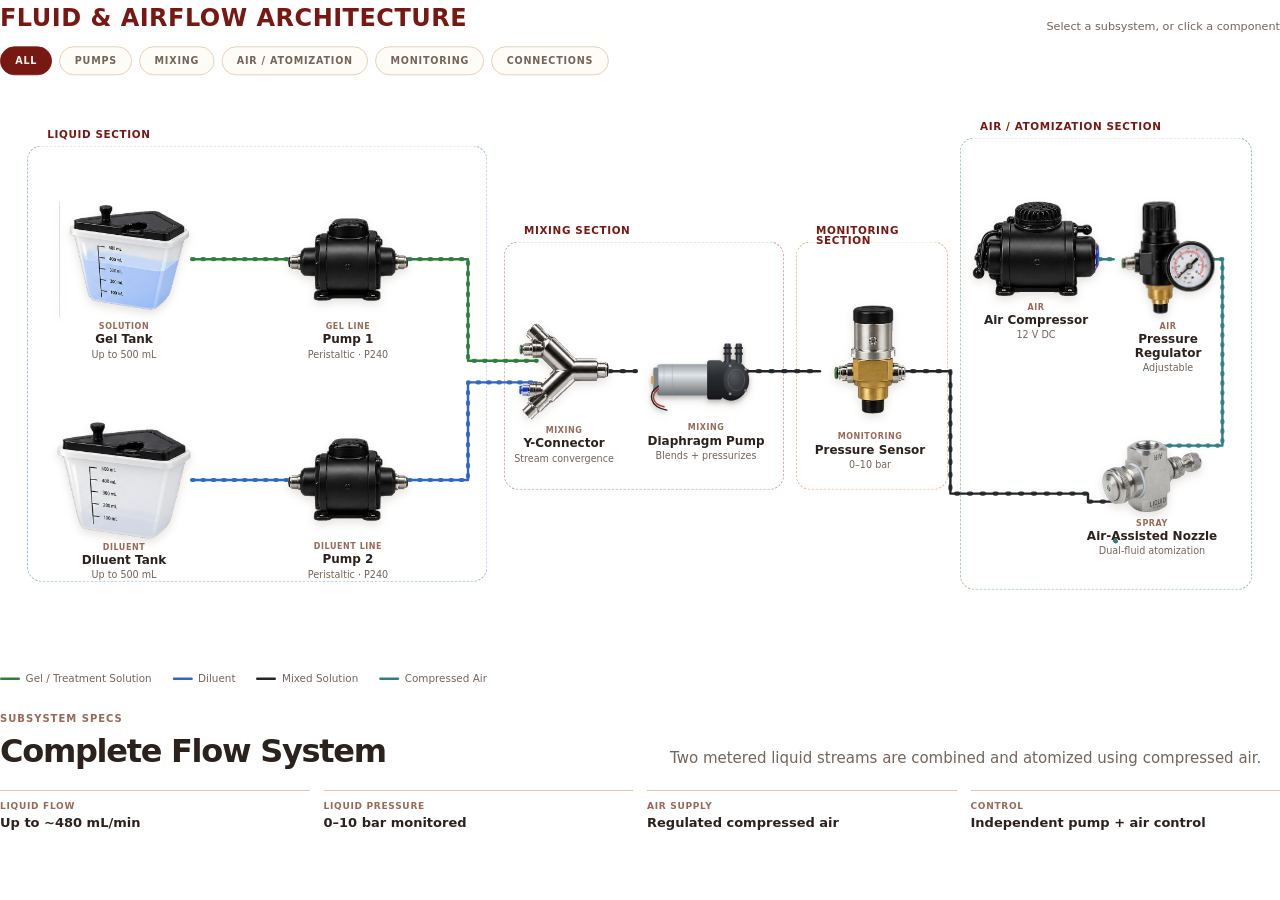
==== hardware-wiki/embeds/fluid.html @ e7160cf3 "Major redesign one. Changed page layout, added EDC circles, added content" ====
<!doctype html>
<html lang="en" data-theme="light">
<head>
<meta charset="utf-8">
<meta name="viewport" content="width=device-width,initial-scale=1">
<title>Fluid and Airflow Architecture</title>
<link rel="stylesheet" href="../css/tokens.css">
<link rel="stylesheet" href="embed-base.css">
<link rel="stylesheet" href="fluid.css">
</head>
<body>
<div class="wrap">
  <div class="arch-scale-wrap" id="archWrap">
    <div class="arch-scale-inner" id="archInner">
      <div class="top">
        <h1>FLUID &amp; AIRFLOW ARCHITECTURE</h1>
        <div class="hint">Select a subsystem, or click a component</div>
      </div>
      <div class="filters">
        <button class="filter active" data-f="all">All</button>
        <button class="filter" data-f="pumps">Pumps</button>
        <button class="filter" data-f="mixing">Mixing</button>
        <button class="filter" data-f="air">Air / Atomization</button>
        <button class="filter" data-f="monitoring">Monitoring</button>
        <button class="filter" data-f="connections">Connections</button>
      </div>

      <div class="board">
        <div class="zone liquid"><span>Liquid Section</span></div>
        <div class="zone mixing"><span>Mixing Section</span></div>
        <div class="zone monitor"><span>Monitoring Section</span></div>
        <div class="zone airzone"><span>Air / Atomization Section</span></div>

        <svg viewBox="0 0 1600 715" width="1600" height="715" id="flowSvg">
          <!-- treatment: tank -> pump 1 -> Y upper inlet -->
          <path class="wire pumps connections" data-flow="gel" d="M 240 212 H 375"/>
          <path class="wire pumps mixing connections" data-flow="gel" d="M 485 212 H 585 V 339 H 671"/>
          <!-- diluent: tank -> pump 2 -> Y lower inlet -->
          <path class="wire pumps connections" data-flow="diluent" d="M 240 488 H 375"/>
          <path class="wire pumps mixing connections" data-flow="diluent" d="M 485 488 H 585 V 366 H 671"/>
          <!-- mixed: Y -> mixer -> sensor -> nozzle -->
          <path class="wire mixing connections" data-flow="mixed" d="M 713 352 H 795"/>
          <path class="wire mixing monitoring connections" data-flow="mixed" d="M 915 352 H 1025"/>
          <path class="wire monitoring connections" data-flow="mixed" d="M 1108 352 H 1188 V 505 H 1360 V 515 H 1390"/>
          <!-- air: compressor -> regulator -> nozzle -->
          <path class="wire air connections" data-flow="air" d="M 1350 212 H 1392"/>
          <path class="wire air connections" data-flow="air" d="M 1490 212 H 1528 V 445 H 1450 V 470"/>
        </svg>

        <div class="component pumps" style="left:65px;top:140px;width:180px;height:210px">
          <div class="photo" style="top:0;height:145px"><img src="../assets/img/gel-tank.png" alt=""></div>
          <div class="labels" style="top:150px"><div class="tag">Solution</div><div class="name">Gel Tank</div><div class="desc">Up to 500 mL</div></div>
        </div>
        <div class="component pumps" style="left:360px;top:145px;width:150px;height:200px">
          <div class="photo" style="top:0;height:135px"><img src="../assets/img/peristaltic-pump.png" alt=""></div>
          <div class="labels" style="top:145px"><div class="tag">Gel Line</div><div class="name">Pump 1</div><div class="desc">Peristaltic · P240</div></div>
        </div>
        <div class="component pumps" style="left:65px;top:416px;width:180px;height:210px">
          <div class="photo" style="top:0;height:145px"><img src="../assets/img/diluent-tank.png" alt=""></div>
          <div class="labels" style="top:150px"><div class="tag">Diluent</div><div class="name">Diluent Tank</div><div class="desc">Up to 500 mL</div></div>
        </div>
        <div class="component pumps" style="left:360px;top:420px;width:150px;height:200px">
          <div class="photo" style="top:0;height:135px"><img src="../assets/img/peristaltic-pump.png" alt=""></div>
          <div class="labels" style="top:145px"><div class="tag">Diluent Line</div><div class="name">Pump 2</div><div class="desc">Peristaltic · P240</div></div>
        </div>
        <div class="component mixing" style="left:635px;top:292px;width:140px;height:180px">
          <div class="photo" style="top:0;height:120px"><img src="../assets/img/y-connector.png" alt=""></div>
          <div class="labels" style="top:128px"><div class="tag">Mixing</div><div class="name">Y-Connector</div><div class="desc">Stream convergence</div></div>
        </div>
        <div class="component mixing" style="left:790px;top:302px;width:185px;height:165px">
          <div class="photo" style="top:0;height:105px"><img src="../assets/img/diaphragm-pump.svg" alt=""></div>
          <div class="labels" style="top:115px"><div class="tag">Mixing</div><div class="name">Diaphragm Pump</div><div class="desc">Blends + pressurizes</div></div>
        </div>
        <div class="component monitoring" style="left:1010px;top:270px;width:155px;height:225px">
          <div class="photo" style="top:0;height:135px"><img src="../assets/img/pressure-sensor.png" alt=""></div>
          <div class="labels" style="top:158px"><div class="tag">Monitoring</div><div class="name">Pressure Sensor</div><div class="desc">0–10 bar</div></div>
        </div>
        <div class="component air" style="left:1210px;top:140px;width:170px;height:205px">
          <div class="photo" style="top:0;height:118px"><img src="../assets/img/air-compressor.png" alt=""></div>
          <div class="labels" style="top:126px"><div class="tag">Air</div><div class="name">Air Compressor</div><div class="desc">12 V DC</div></div>
        </div>
        <div class="component air" style="left:1385px;top:140px;width:150px;height:205px">
          <div class="photo" style="top:0;height:140px"><img src="../assets/img/pressure-regulator.png" alt=""></div>
          <div class="labels" style="top:150px"><div class="tag">Air</div><div class="name">Pressure Regulator</div><div class="desc">Adjustable</div></div>
        </div>
        <div class="component air" style="left:1325px;top:438px;width:230px;height:190px">
          <div class="photo" style="top:0;height:90px"><img src="../assets/img/nozzle.png" alt=""></div>
          <div class="labels" style="top:98px"><div class="tag">Spray</div><div class="name">Air-Assisted Nozzle</div><div class="desc">Dual-fluid atomization</div></div>
        </div>

        <div class="spray" id="spray" aria-hidden="true">
          <i style="--x:0px;--y:0px;--s:5px;--d:0s"></i>
          <i style="--x:18px;--y:-7px;--s:4px;--d:.18s"></i>
          <i style="--x:22px;--y:8px;--s:5px;--d:.35s"></i>
          <i style="--x:40px;--y:-14px;--s:3px;--d:.5s"></i>
          <i style="--x:42px;--y:2px;--s:5px;--d:.72s"></i>
          <i style="--x:48px;--y:18px;--s:4px;--d:.9s"></i>
          <i style="--x:62px;--y:-22px;--s:3px;--d:1.05s"></i>
          <i style="--x:68px;--y:-5px;--s:5px;--d:1.2s"></i>
          <i style="--x:70px;--y:15px;--s:4px;--d:1.35s"></i>
          <i style="--x:86px;--y:-28px;--s:3px;--d:1.5s"></i>
          <i style="--x:90px;--y:0px;--s:5px;--d:1.65s"></i>
          <i style="--x:92px;--y:26px;--s:4px;--d:1.8s"></i>
        </div>
      </div>

      <div class="legend">
        <span><i style="background:var(--green)"></i>Gel / Treatment Solution</span>
        <span><i style="background:var(--blue)"></i>Diluent</span>
        <span><i style="background:var(--mixed)"></i>Mixed Solution</span>
        <span><i style="background:var(--teal)"></i>Compressed Air</span>
      </div>
    </div>
  </div>

  <section class="specs-section">
    <div class="specs-head">
      <div><small>Subsystem Specs</small><h2 id="specTitle"></h2></div>
      <p id="specSummary"></p>
    </div>
    <div class="specs" id="specGrid"></div>
  </section>
</div>

<script src="../content/how-it-works-content.js"></script>
<script src="embed-bridge.js"></script>
<script src="fluid.js"></script>
</body>
</html>
---- hardware-wiki/css/tokens.css ----
/* ============================================================
   DESIGN TOKENS — shared by the main pages and every embed.
   Light = original hardware-wiki palette.
   Dark  = warm dark palette from the Tank-design website.
   ============================================================ */
:root,
html[data-theme="light"]{
  color-scheme:light;
  --bg:#f7efdf;
  --bg2:#efe4d0;
  --paper:#fffaf1;
  --card:rgba(255,250,241,.55);
  --card-solid:#fbf5e8;
  --ink:#2b211d;
  --muted:#74645b;
  --soft:#9a6955;          /* small uppercase labels */
  --faint:#bba894;         /* placeholder numbers */
  --ghost:#dfcdc4;         /* big decorative numerals */
  --burg:#781813;          /* primary accent */
  --on-burg:#fffaf1;       /* text on accent */
  --line:#dcc7ad;
  --line-2:#e6d8c5;
  --dash:#c9b69e;          /* placeholder / dashed borders */
  --green:#2f7f3d;
  --blue:#2d67c7;
  --teal:#2f7f86;
  --orange:#c98228;
  --red:#c94a3d;
  --gel:#72973f;
  --mixed:#24272a;
  --shadow:rgba(80,55,35,.14);
  --backdrop:rgba(32,27,23,.34);
  --sand:#9a5f33;
  --sand2:#a5737d;
  --cursor:#781813;
  --font:Inter,ui-sans-serif,system-ui,-apple-system,BlinkMacSystemFont,"Segoe UI",sans-serif;
}
html[data-theme="dark"]{
  color-scheme:dark;
  --bg:#1e1512;
  --bg2:#271b16;
  --paper:#2a1d18;
  --card:rgba(42,29,24,.62);
  --card-solid:#2a1d18;
  --ink:#F2E7CF;
  --muted:#b7a58f;
  --soft:#c99aa3;
  --faint:#7d6858;
  --ghost:#4a352c;
  --burg:#c99aa3;          /* rose accent (tank website, dark) */
  --on-burg:#1e1512;
  --line:#3b2c25;
  --line-2:#33251f;
  --dash:#4d3a30;
  --green:#8fbf78;
  --blue:#7ea6e6;
  --teal:#94C2BB;
  --orange:#e0a257;
  --red:#e08476;
  --gel:#93b865;
  --mixed:#d8cbb4;
  --shadow:rgba(0,0,0,.55);
  --backdrop:rgba(0,0,0,.55);
  --sand:#b89b6f;
  --sand2:#bd8a94;
  --cursor:#c99aa3;
}
---- hardware-wiki/embeds/embed-base.css ----
/* Shared base for every embedded diagram (loaded after ../css/tokens.css). */
*{box-sizing:border-box}
html,body{
  margin:0;
  background:transparent;          /* lets the parent's sand + background show through */
  color:var(--ink);
  font-family:var(--font);
  overflow:hidden;
  scrollbar-width:none;
  transition:color .4s ease;
}
body::-webkit-scrollbar,*::-webkit-scrollbar{display:none}
html.has-cursor,html.has-cursor *{cursor:none!important}

/* shared filter pills */
.filters{display:flex;gap:9px;flex-wrap:wrap;margin:18px 0}
.filter{
  border:1px solid var(--line);background:var(--card);color:var(--muted);
  border-radius:999px;padding:10px 16px;font:inherit;font-size:11px;font-weight:900;
  letter-spacing:.08em;text-transform:uppercase;cursor:pointer;transition:.18s;
}
.filter:hover{border-color:var(--burg);color:var(--burg)}
.filter.active{background:var(--burg);color:var(--on-burg);border-color:var(--burg)}

/* shared detail strip */
.detail{margin-top:26px;border-top:1px solid var(--line);padding-top:20px;display:grid;grid-template-columns:260px 1fr;gap:28px}
.detail small{color:var(--soft);font-size:10px;font-weight:900;letter-spacing:.1em;text-transform:uppercase}
.detail h2{margin:4px 0 0;color:var(--burg);font-size:26px;letter-spacing:-.02em}
.specs{display:grid;grid-template-columns:repeat(4,1fr);gap:14px}
.spec{border-top:1px solid var(--line);padding-top:10px}
.spec span{display:block;color:var(--soft);font-size:9px;font-weight:900;letter-spacing:.08em;text-transform:uppercase}
.spec strong{display:block;margin-top:4px;font-size:13px}

.legend{display:flex;gap:22px;flex-wrap:wrap;margin-top:14px;font-size:12px;color:var(--muted)}
.legend span{display:flex;align-items:center;gap:7px}
.legend i{display:block;width:25px;height:3px;border-radius:2px}

/* shared information modal */
.info-backdrop{
  position:fixed;inset:0;z-index:9999;display:none;align-items:flex-start;justify-content:center;
  padding:24px;background:var(--backdrop);
}
.info-backdrop.open{display:flex}
.info-modal{
  width:min(580px,100%);background:var(--card-solid);border:1px solid var(--line);
  border-radius:22px;padding:22px;position:relative;box-shadow:0 24px 70px var(--shadow);
}
.info-close{
  position:absolute;top:13px;right:13px;width:38px;height:38px;border:1px solid var(--line);
  border-radius:50%;background:var(--bg);color:var(--burg);font-size:21px;line-height:1;cursor:pointer;
}
.info-layout{display:grid;grid-template-columns:160px 1fr;gap:22px;align-items:center}
.info-layout.no-image{grid-template-columns:1fr}
.info-image{width:160px;height:150px;object-fit:contain;display:block;filter:drop-shadow(0 7px 8px var(--shadow))}
.info-kicker{font-size:10px;color:var(--soft);font-weight:900;letter-spacing:.09em;text-transform:uppercase}
.info-modal h3{margin:5px 0 8px;color:var(--burg);font-size:25px;line-height:1.08}
.info-role{margin:0 0 16px;color:var(--muted);font-size:13px;line-height:1.5}
.info-specs{display:grid;grid-template-columns:1fr 1fr;gap:9px 16px}
.info-spec{border-top:1px solid var(--line);padding-top:8px}
.info-spec span{display:block;font-size:9px;color:var(--soft);font-weight:900;letter-spacing:.08em;text-transform:uppercase}
.info-spec strong{display:block;margin-top:3px;font-size:12px}

/* clickable items get a quiet hover frame */
.clickable{position:relative;border-radius:14px;outline:none;cursor:pointer}
.clickable:focus-visible{outline:2px solid var(--burg);outline-offset:5px}
.clickable::after{
  content:"";position:absolute;inset:-7px;border:1px solid transparent;border-radius:16px;
  pointer-events:none;transition:border-color .18s;
}
.clickable:hover::after{border-color:color-mix(in srgb,var(--burg) 30%,transparent)}

@media(max-width:800px){
  .detail{grid-template-columns:1fr}
  .specs{grid-template-columns:1fr 1fr}
}
@media(max-width:580px){
  .info-layout{grid-template-columns:1fr}
  .info-image{margin:auto}
}
@media(prefers-reduced-motion:reduce){
  *{animation:none!important;transition:none!important}
}
---- hardware-wiki/embeds/fluid.css ----
/* Fluid & airflow architecture board (designed at 1600 px, scaled to fit) */
.wrap{width:100%;padding:4px 0 10px}
.arch-scale-wrap{width:100%;overflow-x:auto;overflow-y:hidden;scrollbar-width:thin}
.arch-scale-inner{width:1600px;transform-origin:top left}

.top{display:flex;justify-content:space-between;align-items:flex-end;gap:20px}
.top h1{margin:0;color:var(--burg);font-size:30px;letter-spacing:.02em}
.hint{font-size:14px;color:var(--muted)}
.filters .filter{font-size:12px;padding:10px 18px}

.board{position:relative;width:1600px;height:715px;margin-top:18px}
.zone{position:absolute;border:1.4px dashed;border-radius:18px;z-index:0;overflow:visible}
.zone span{position:absolute;top:-22px;left:20px;padding:0 4px;line-height:1;font-size:13px;font-weight:900;letter-spacing:.06em;text-transform:uppercase;color:var(--burg)}
.zone.liquid{left:34px;top:70px;width:575px;height:545px;border-color:color-mix(in srgb,var(--blue) 55%,transparent)}
.zone.mixing{left:630px;top:190px;width:350px;height:310px;border-color:color-mix(in srgb,var(--burg) 45%,transparent)}
.zone.monitor{left:995px;top:190px;width:190px;height:310px;border-color:color-mix(in srgb,var(--orange) 60%,transparent)}
.zone.airzone{left:1200px;top:60px;width:365px;height:565px;border-color:color-mix(in srgb,var(--green) 55%,transparent)}

.board svg{position:absolute;inset:0;width:100%;height:100%;z-index:1;pointer-events:none}
.board path{fill:none;stroke-width:3;stroke-linecap:round;stroke-linejoin:round;transition:opacity .18s,stroke-width .18s}
[data-flow="gel"]{stroke:var(--green)}
[data-flow="diluent"]{stroke:var(--blue)}
[data-flow="mixed"]{stroke:var(--mixed)}
[data-flow="air"]{stroke:var(--teal)}
.board path.dim{opacity:.08}
.board path.hot{stroke-width:4}

.flow-particles{stroke-width:5.2!important;stroke-dasharray:2 11;animation:flowTravel 2.15s linear infinite;opacity:.9}
.flow-particles[data-flow="mixed"]{stroke-dasharray:3 13;animation-duration:2.45s}
.flow-particles[data-flow="air"]{stroke-dasharray:2 10;animation-duration:1.9s}
.flow-particles.flow-dim{opacity:0}
.flow-particles.flow-hot{stroke-width:6.2!important;opacity:1}
@keyframes flowTravel{to{stroke-dashoffset:-64}}

.component{position:absolute;z-index:2;text-align:center;transition:opacity .18s,filter .18s}
.component.dim{opacity:.13;filter:grayscale(.7)}
.component:hover .photo{transform:scale(1.025)}
.photo{position:absolute;left:0;right:0;margin:auto;display:flex;align-items:center;justify-content:center;transition:transform .18s}
.photo img{max-width:100%;max-height:100%;object-fit:contain;display:block;filter:drop-shadow(0 5px 5px var(--shadow))}
.labels{position:absolute;left:0;right:0;text-align:center}
.tag{font-size:10px;font-weight:900;letter-spacing:.07em;text-transform:uppercase;color:var(--soft)}
.name{font-size:15px;font-weight:800;margin-top:3px;line-height:1.12}
.desc{font-size:12px;color:var(--muted);margin-top:3px;line-height:1.2}

/* atomised spray leaving the nozzle face */
.spray{position:absolute;z-index:6;left:1320px;top:520px;width:150px;height:100px;pointer-events:none;transition:opacity .22s}
.spray.off{opacity:0}
.spray i{
  position:absolute;left:72px;top:42px;width:var(--s);height:var(--s);border-radius:50%;
  background:var(--teal);opacity:.78;animation:sprayFront 2.15s ease-out infinite;animation-delay:var(--d);
}
@keyframes sprayFront{
  0%{opacity:.1;transform:translate(calc(-1 * var(--x) + 18px),var(--y)) scale(.65)}
  22%{opacity:.9}
  100%{opacity:0;transform:translate(calc(-1 * var(--x) - 34px),calc(var(--y) * 1.45)) scale(1.15)}
}
.arch-scale-inner .legend{font-size:13px;gap:26px}

/* subsystem specs under the board */
.specs-section{padding-top:22px}
.specs-head{display:grid;grid-template-columns:1fr 1fr;gap:60px;align-items:end;margin-bottom:20px}
.specs-head small{color:var(--soft);font-size:10px;font-weight:900;letter-spacing:.1em;text-transform:uppercase}
.specs-head h2{margin:6px 0 0;font-size:32px;letter-spacing:-.04em;color:var(--ink)}
.specs-head p{margin:0;color:var(--muted);font-size:15px;line-height:1.5}
@media(max-width:850px){.specs-head{grid-template-columns:1fr;gap:12px}}
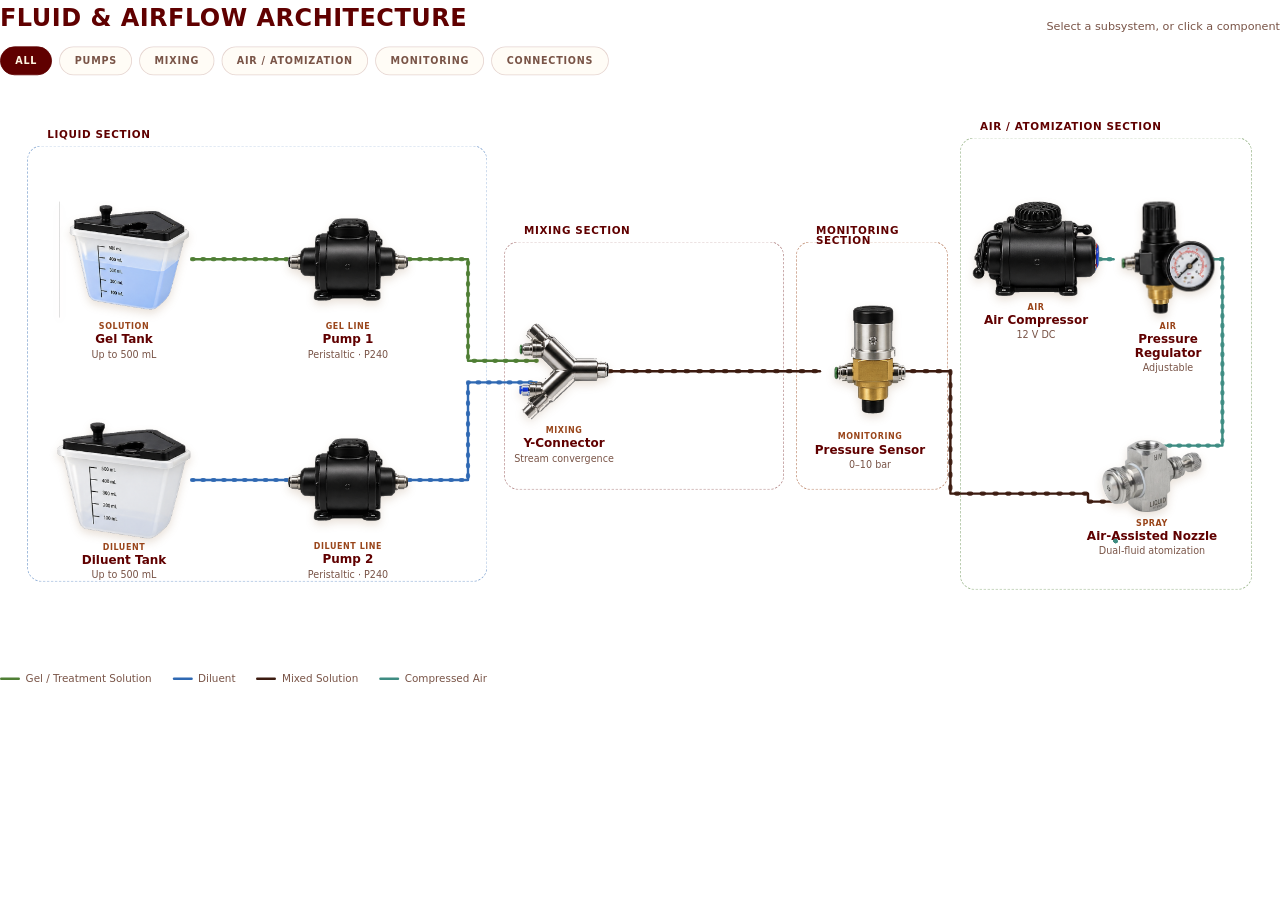
==== commit 1a3d384d: "Edits from yesterday and today" ====
--- a/hardware-wiki/embeds/fluid.html
+++ b/hardware-wiki/embeds/fluid.html
@@ -38,9 +38,8 @@
           <!-- diluent: tank -> pump 2 -> Y lower inlet -->
           <path class="wire pumps connections" data-flow="diluent" d="M 240 488 H 375"/>
           <path class="wire pumps mixing connections" data-flow="diluent" d="M 485 488 H 585 V 366 H 671"/>
-          <!-- mixed: Y -> mixer -> sensor -> nozzle -->
-          <path class="wire mixing connections" data-flow="mixed" d="M 713 352 H 795"/>
-          <path class="wire mixing monitoring connections" data-flow="mixed" d="M 915 352 H 1025"/>
+          <!-- mixed: Y -> sensor -> nozzle -->
+          <path class="wire mixing monitoring connections" data-flow="mixed" d="M 713 352 H 1025"/>
           <path class="wire monitoring connections" data-flow="mixed" d="M 1108 352 H 1188 V 505 H 1360 V 515 H 1390"/>
           <!-- air: compressor -> regulator -> nozzle -->
           <path class="wire air connections" data-flow="air" d="M 1350 212 H 1392"/>
@@ -66,10 +65,6 @@
         <div class="component mixing" style="left:635px;top:292px;width:140px;height:180px">
           <div class="photo" style="top:0;height:120px"><img src="../assets/img/y-connector.png" alt=""></div>
           <div class="labels" style="top:128px"><div class="tag">Mixing</div><div class="name">Y-Connector</div><div class="desc">Stream convergence</div></div>
-        </div>
-        <div class="component mixing" style="left:790px;top:302px;width:185px;height:165px">
-          <div class="photo" style="top:0;height:105px"><img src="../assets/img/diaphragm-pump.svg" alt=""></div>
-          <div class="labels" style="top:115px"><div class="tag">Mixing</div><div class="name">Diaphragm Pump</div><div class="desc">Blends + pressurizes</div></div>
         </div>
         <div class="component monitoring" style="left:1010px;top:270px;width:155px;height:225px">
           <div class="photo" style="top:0;height:135px"><img src="../assets/img/pressure-sensor.png" alt=""></div>
@@ -113,13 +108,6 @@
     </div>
   </div>
 
-  <section class="specs-section">
-    <div class="specs-head">
-      <div><small>Subsystem Specs</small><h2 id="specTitle"></h2></div>
-      <p id="specSummary"></p>
-    </div>
-    <div class="specs" id="specGrid"></div>
-  </section>
 </div>
 
 <script src="../content/how-it-works-content.js"></script>
--- a/hardware-wiki/css/tokens.css
+++ b/hardware-wiki/css/tokens.css
@@ -1,67 +1,95 @@
 /* ============================================================
-   DESIGN TOKENS — shared by the main pages and every embed.
-   Light = original hardware-wiki palette.
-   Dark  = warm dark palette from the Tank-design website.
+   DESIGN TOKENS — shared by the page and every embed.
+   Matches the Dunelock wiki (2026.igem.wiki/nyu-abu-dhabi):
+   Day   = cream + deep red,  Night = navy + teal / gold
+   Fonts = Super Dream (display) + Lexend (text)
    ============================================================ */
+@font-face{font-family:"Super Dream";src:url("https://static.igem.wiki/teams/6086/wiki/fonts/superdream-ax3ve.ttf") format("truetype");font-weight:400;font-style:normal;font-display:swap}
+@font-face{font-family:"Lexend";src:url("https://static.igem.wiki/teams/6086/wiki/fonts/lexend-light-cljlvlwl.ttf") format("truetype");font-weight:300;font-style:normal;font-display:swap}
+@font-face{font-family:"Lexend";src:url("https://static.igem.wiki/teams/6086/wiki/fonts/lexend-semibold-b1fi2xqt.ttf") format("truetype");font-weight:600 900;font-style:normal;font-display:swap}
+
 :root,
 html[data-theme="light"]{
   color-scheme:light;
-  --bg:#f7efdf;
-  --bg2:#efe4d0;
-  --paper:#fffaf1;
-  --card:rgba(255,250,241,.55);
-  --card-solid:#fbf5e8;
-  --ink:#2b211d;
-  --muted:#74645b;
-  --soft:#9a6955;          /* small uppercase labels */
-  --faint:#bba894;         /* placeholder numbers */
-  --ghost:#dfcdc4;         /* big decorative numerals */
-  --burg:#781813;          /* primary accent */
-  --on-burg:#fffaf1;       /* text on accent */
-  --line:#dcc7ad;
-  --line-2:#e6d8c5;
-  --dash:#c9b69e;          /* placeholder / dashed borders */
-  --green:#2f7f3d;
-  --blue:#2d67c7;
-  --teal:#2f7f86;
-  --orange:#c98228;
-  --red:#c94a3d;
-  --gel:#72973f;
-  --mixed:#24272a;
-  --shadow:rgba(80,55,35,.14);
-  --backdrop:rgba(32,27,23,.34);
-  --sand:#9a5f33;
-  --sand2:#a5737d;
-  --cursor:#781813;
-  --font:Inter,ui-sans-serif,system-ui,-apple-system,BlinkMacSystemFont,"Segoe UI",sans-serif;
+  /* Dunelock palette (day) */
+  --dl-yellow:#ffc235;
+  --dl-rose:#ae7b81;
+  --dl-teal:#94c2bb;
+  --dl-orange:#99451a;
+  --dl-red:#600000;
+  --dl-cream:#fff6e2;
+
+  --bg:#fff6e2;
+  --bg2:#fbe7bd;
+  --paper:#fffaf0;
+  --card:rgba(255,250,240,.62);
+  --card-solid:#fffaf0;
+  --heading:#3c1b10;       /* big statement headings */
+  --ink:#600000;           /* body text */
+  --muted:#795447;
+  --soft:#99451a;          /* small uppercase labels */
+  --faint:#c2a58c;         /* placeholder numbers */
+  --ghost:#f0dcc0;         /* big decorative numerals */
+  --burg:#600000;          /* primary accent */
+  --on-burg:#fff6e2;       /* text on accent */
+  --accent2:#ffc235;       /* gold highlight */
+  --line:rgb(96 0 0 / .16);
+  --line-2:rgb(96 0 0 / .09);
+  --dash:rgb(96 0 0 / .28);
+  --green:#4f7f35;
+  --blue:#2f69b3;
+  --teal:#3e8c82;
+  --orange:#99451a;
+  --red:#b8432f;
+  --gel:#7a9a3f;
+  --mixed:#3c1b10;
+  --shadow:rgba(120,70,20,.16);
+  --backdrop:rgba(60,27,16,.34);
+  --sand:#99451a;
+  --sand2:#ae7b81;
+  --cursor:#600000;
+  --hero-glow:linear-gradient(180deg,#fff6e2 0%,#fcebc2 55%,#f8d98b 100%);
+  --font:"Lexend",system-ui,-apple-system,"Segoe UI",sans-serif;
+  --font-display:"Super Dream","Cooper Black","Arial Black",sans-serif;
 }
 html[data-theme="dark"]{
   color-scheme:dark;
-  --bg:#1e1512;
-  --bg2:#271b16;
-  --paper:#2a1d18;
-  --card:rgba(42,29,24,.62);
-  --card-solid:#2a1d18;
-  --ink:#F2E7CF;
-  --muted:#b7a58f;
-  --soft:#c99aa3;
-  --faint:#7d6858;
-  --ghost:#4a352c;
-  --burg:#c99aa3;          /* rose accent (tank website, dark) */
-  --on-burg:#1e1512;
-  --line:#3b2c25;
-  --line-2:#33251f;
-  --dash:#4d3a30;
-  --green:#8fbf78;
-  --blue:#7ea6e6;
-  --teal:#94C2BB;
-  --orange:#e0a257;
-  --red:#e08476;
-  --gel:#93b865;
-  --mixed:#d8cbb4;
-  --shadow:rgba(0,0,0,.55);
-  --backdrop:rgba(0,0,0,.55);
-  --sand:#b89b6f;
-  --sand2:#bd8a94;
-  --cursor:#c99aa3;
+  /* Dunelock palette (night) */
+  --dl-yellow:#f3bd68;
+  --dl-rose:#cf9aad;
+  --dl-teal:#78cec1;
+  --dl-orange:#df9361;
+  --dl-red:#f7edd8;
+  --dl-cream:#0b1725;
+
+  --bg:#0b1725;
+  --bg2:#07111d;
+  --paper:#122536;
+  --card:rgba(18,37,54,.62);
+  --card-solid:#122536;
+  --heading:#f7edd8;
+  --ink:#f7edd8;
+  --muted:#a9c3c0;
+  --soft:#78cec1;
+  --faint:#4f6b73;
+  --ghost:#1a3144;
+  --burg:#78cec1;          /* teal accent at night */
+  --on-burg:#07111d;
+  --accent2:#f3bd68;
+  --line:#9bd3ca30;
+  --line-2:#9bd3ca1c;
+  --dash:#9bd3ca52;
+  --green:#8fc478;
+  --blue:#7fb0ee;
+  --teal:#78cec1;
+  --orange:#df9361;
+  --red:#e98a7a;
+  --gel:#9cc36a;
+  --mixed:#e2f0ec;
+  --shadow:rgba(0,0,0,.5);
+  --backdrop:rgba(3,8,14,.6);
+  --sand:#d5a056;
+  --sand2:#cf9aad;
+  --cursor:#78cec1;
+  --hero-glow:radial-gradient(120% 90% at 70% 10%,#1d3b4a 0%,#0b1725 55%,#07111d 100%);
 }
--- a/hardware-wiki/embeds/embed-base.css
+++ b/hardware-wiki/embeds/embed-base.css
@@ -5,12 +5,15 @@
   background:transparent;          /* lets the parent's sand + background show through */
   color:var(--ink);
   font-family:var(--font);
+  font-weight:300;
   overflow:hidden;
   scrollbar-width:none;
   transition:color .4s ease;
 }
 body::-webkit-scrollbar,*::-webkit-scrollbar{display:none}
 html.has-cursor,html.has-cursor *{cursor:none!important}
+
+strong,b,h1,h2,h3{font-weight:600}
 
 /* shared filter pills */
 .filters{display:flex;gap:9px;flex-wrap:wrap;margin:18px 0}
